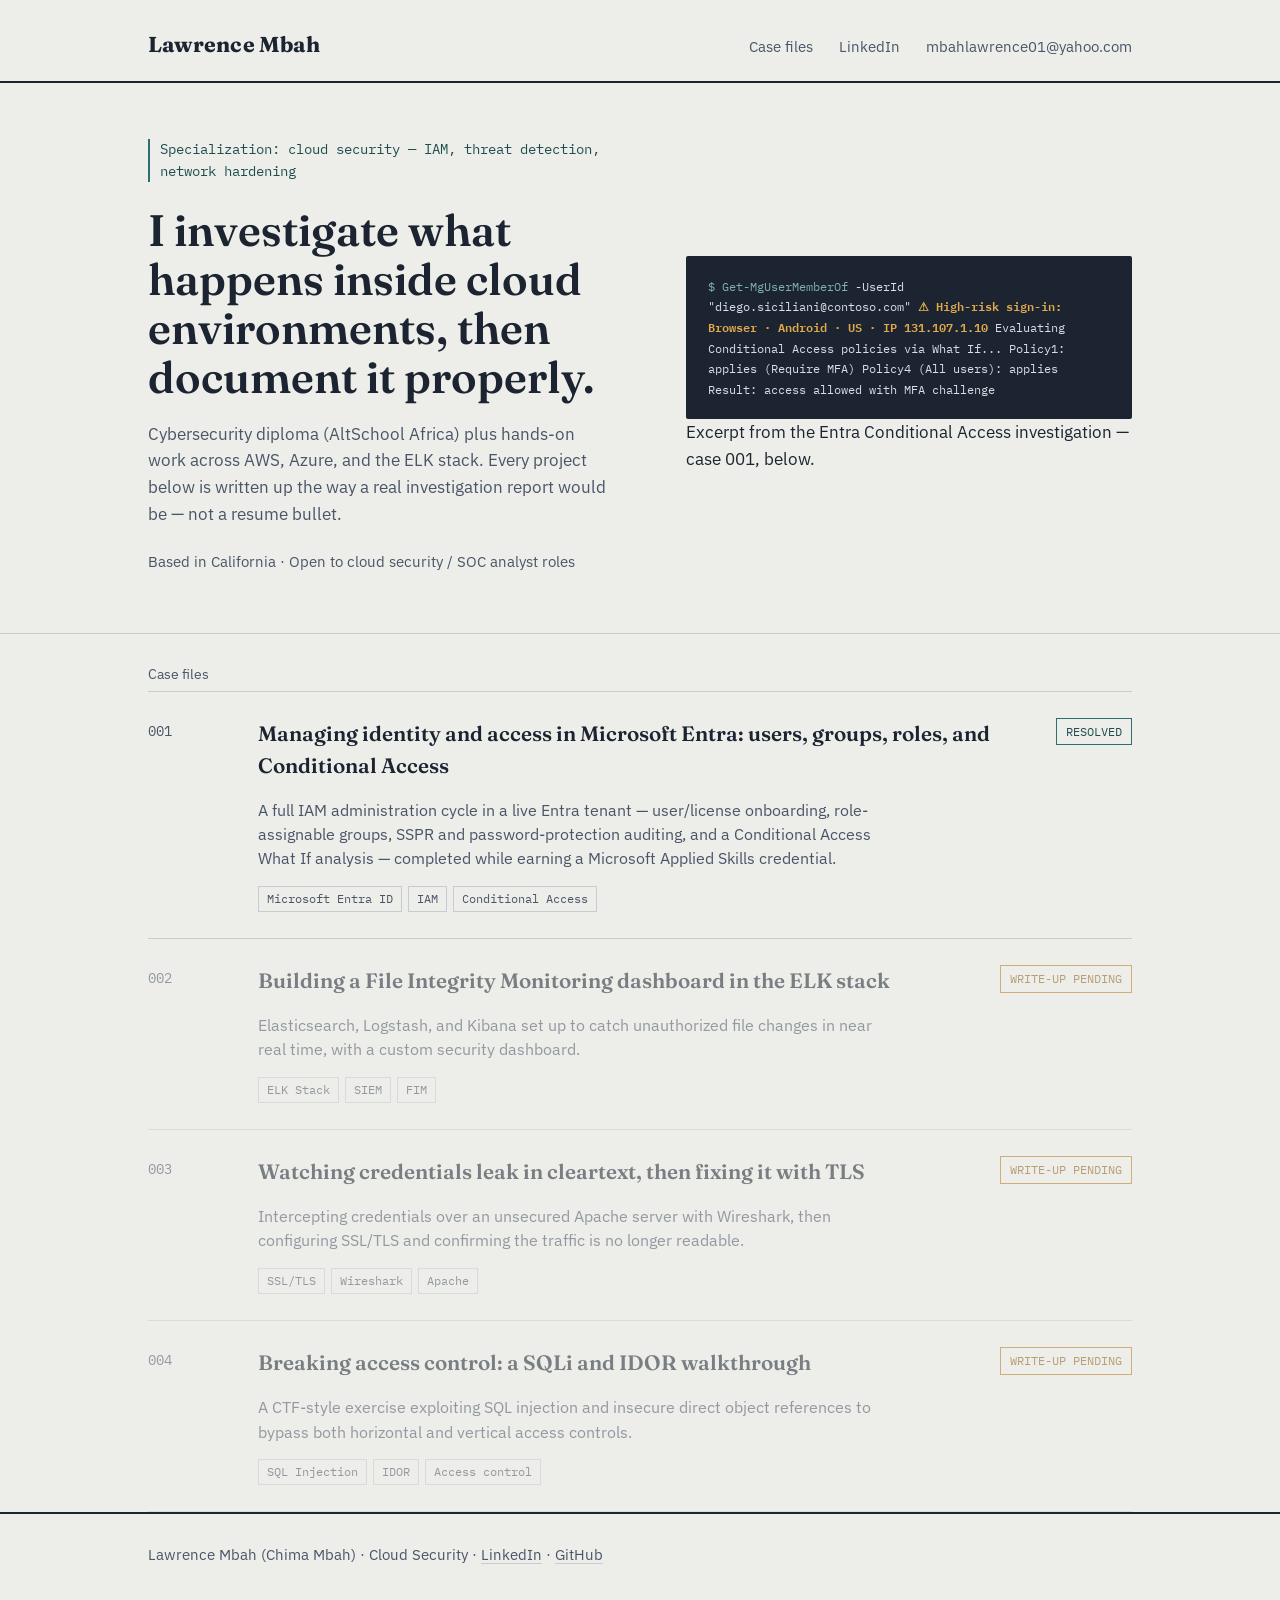
==== index (2).html @ cb42cbf4 "Add files via upload" ====
<!DOCTYPE html>
<html lang="en">
<head>
<meta charset="UTF-8">
<meta name="viewport" content="width=device-width, initial-scale=1.0">
<title>Lawrence Mbah — Cloud Security Case Files</title>
<meta name="description" content="Hands-on cloud security investigations: IAM, SIEM, network encryption, and vulnerability assessment work, documented like real incident reports.">
<link rel="preconnect" href="https://fonts.googleapis.com">
<link href="https://fonts.googleapis.com/css2?family=Fraunces:opsz,wght@9..144,500;9..144,600;9..144,700&family=IBM+Plex+Sans:wght@400;500;600&family=IBM+Plex+Mono:wght@400;500&display=swap" rel="stylesheet">
<link rel="stylesheet" href="styles.css">
</head>
<body>

<header class="masthead">
  <div class="wrap">
    <div class="mark"><a href="index.html">Lawrence Mbah</a></div>
    <nav>
      <a href="#cases">Case files</a>
      <a href="https://www.linkedin.com/" target="_blank" rel="noopener">LinkedIn</a>
      <a href="mailto:mbahlawrence01@yahoo.com">mbahlawrence01@yahoo.com</a>
    </nav>
  </div>
</header>

<section class="hero">
  <div class="wrap">
    <div>
      <div class="focus-line">Specialization: cloud security — IAM, threat detection, network hardening</div>
      <h1>I investigate what happens inside cloud environments, then document it properly.</h1>
      <p class="lede">Cybersecurity diploma (AltSchool Africa) plus hands-on work across AWS, Azure, and the ELK stack. Every project below is written up the way a real investigation report would be — not a resume bullet.</p>
      <p style="color:var(--ink-soft); font-size:0.95rem;">Based in California · Open to cloud security / SOC analyst roles</p>
    </div>
    <div>
      <div class="log-panel">
<span class="tag">$ Get-MgUserMemberOf</span> -UserId "diego.siciliani@contoso.com"

<span class="flag">⚠ High-risk sign-in: Browser · Android · US · IP 131.107.1.10</span>
Evaluating Conditional Access policies via What If...
Policy1: applies (Require MFA)
Policy4 (All users): applies
Result: access allowed with MFA challenge
      </div>
      <div class="caption">Excerpt from the Entra Conditional Access investigation — case 001, below.</div>
    </div>
  </div>
</section>

<main class="wrap">
  <div class="section-label" id="cases">Case files</div>
  <div class="case-list">

    <a class="case" href="projects/entra-identity-access-management.html">
      <div class="case-no">001</div>
      <div>
        <h2 class="case-title">Managing identity and access in Microsoft Entra: users, groups, roles, and Conditional Access</h2>
        <p class="case-summary">A full IAM administration cycle in a live Entra tenant — user/license onboarding, role-assignable groups, SSPR and password-protection auditing, and a Conditional Access What If analysis — completed while earning a Microsoft Applied Skills credential.</p>
        <div class="case-tags">
          <span class="tag-pill">Microsoft Entra ID</span>
          <span class="tag-pill">IAM</span>
          <span class="tag-pill">Conditional Access</span>
        </div>
      </div>
      <div class="status resolved">RESOLVED</div>
    </a>

    <a class="case" href="#" aria-disabled="true" onclick="return false;" style="opacity:0.55; cursor:default;">
      <div class="case-no">002</div>
      <div>
        <h2 class="case-title">Building a File Integrity Monitoring dashboard in the ELK stack</h2>
        <p class="case-summary">Elasticsearch, Logstash, and Kibana set up to catch unauthorized file changes in near real time, with a custom security dashboard.</p>
        <div class="case-tags">
          <span class="tag-pill">ELK Stack</span>
          <span class="tag-pill">SIEM</span>
          <span class="tag-pill">FIM</span>
        </div>
      </div>
      <div class="status open">WRITE-UP PENDING</div>
    </a>

    <a class="case" href="#" aria-disabled="true" onclick="return false;" style="opacity:0.55; cursor:default;">
      <div class="case-no">003</div>
      <div>
        <h2 class="case-title">Watching credentials leak in cleartext, then fixing it with TLS</h2>
        <p class="case-summary">Intercepting credentials over an unsecured Apache server with Wireshark, then configuring SSL/TLS and confirming the traffic is no longer readable.</p>
        <div class="case-tags">
          <span class="tag-pill">SSL/TLS</span>
          <span class="tag-pill">Wireshark</span>
          <span class="tag-pill">Apache</span>
        </div>
      </div>
      <div class="status open">WRITE-UP PENDING</div>
    </a>

    <a class="case" href="#" aria-disabled="true" onclick="return false;" style="opacity:0.55; cursor:default;">
      <div class="case-no">004</div>
      <div>
        <h2 class="case-title">Breaking access control: a SQLi and IDOR walkthrough</h2>
        <p class="case-summary">A CTF-style exercise exploiting SQL injection and insecure direct object references to bypass both horizontal and vertical access controls.</p>
        <div class="case-tags">
          <span class="tag-pill">SQL Injection</span>
          <span class="tag-pill">IDOR</span>
          <span class="tag-pill">Access control</span>
        </div>
      </div>
      <div class="status open">WRITE-UP PENDING</div>
    </a>

  </div>
</main>

<footer>
  <div class="wrap">
    Lawrence Mbah (Chima Mbah) · Cloud Security · <a href="https://www.linkedin.com/" target="_blank" rel="noopener">LinkedIn</a> · <a href="https://github.com/" target="_blank" rel="noopener">GitHub</a>
  </div>
</footer>

</body>
</html>
---- styles.css ----
/* ============================================
   Tokens
   ============================================ */
:root {
  --paper: #EDEEE9;
  --paper-raised: #FFFFFF;
  --ink: #1B2430;
  --ink-soft: #4A5568;
  --line: #C7CCD1;
  --line-strong: #1B2430;
  --amber: #B97A1E;
  --amber-deep: #8F5D14;
  --teal: #2D6E6E;
  --teal-deep: #1F4E4E;
  --danger: #A33A2F;

  --font-display: "Fraunces", Georgia, serif;
  --font-body: "IBM Plex Sans", -apple-system, sans-serif;
  --font-mono: "IBM Plex Mono", ui-monospace, monospace;

  --max: 1040px;
}

* { box-sizing: border-box; }

@media (prefers-reduced-motion: reduce) {
  *, *::before, *::after {
    animation-duration: 0.001ms !important;
    transition-duration: 0.001ms !important;
  }
}

html { scroll-behavior: smooth; }

body {
  margin: 0;
  background: var(--paper);
  color: var(--ink);
  font-family: var(--font-body);
  font-size: 17px;
  line-height: 1.55;
  -webkit-font-smoothing: antialiased;
}

a { color: var(--teal-deep); text-decoration-color: var(--line); text-underline-offset: 3px; }
a:hover { text-decoration-color: currentColor; }
a:focus-visible, button:focus-visible {
  outline: 2px solid var(--teal-deep);
  outline-offset: 2px;
}

.wrap {
  max-width: var(--max);
  margin: 0 auto;
  padding: 0 28px;
}

/* ============================================
   Header / masthead
   ============================================ */
.masthead {
  border-bottom: 2px solid var(--line-strong);
  padding: 28px 0 20px;
}
.masthead .wrap {
  display: flex;
  justify-content: space-between;
  align-items: baseline;
  flex-wrap: wrap;
  gap: 8px;
}
.masthead .mark {
  font-family: var(--font-display);
  font-weight: 700;
  font-size: 1.35rem;
  letter-spacing: 0.01em;
}
.masthead .mark a { color: var(--ink); text-decoration: none; }
.masthead nav a {
  margin-left: 22px;
  color: var(--ink-soft);
  text-decoration: none;
  font-size: 0.95rem;
}
.masthead nav a:hover { color: var(--ink); }

/* ============================================
   Hero
   ============================================ */
.hero {
  padding: 56px 0 44px;
  border-bottom: 1px solid var(--line);
}
.hero .wrap {
  display: grid;
  grid-template-columns: 1.1fr 1fr;
  gap: 48px;
  align-items: center;
}
@media (max-width: 800px) {
  .hero .wrap { grid-template-columns: 1fr; }
}
.hero h1 {
  font-family: var(--font-display);
  font-size: clamp(2rem, 4vw, 2.75rem);
  line-height: 1.12;
  margin: 0 0 18px;
  font-weight: 600;
}
.hero p.lede {
  font-size: 1.08rem;
  color: var(--ink-soft);
  max-width: 46ch;
  margin: 0 0 22px;
}
.hero .focus-line {
  font-family: var(--font-mono);
  font-size: 0.85rem;
  color: var(--teal-deep);
  border-left: 2px solid var(--teal);
  padding-left: 10px;
  margin-bottom: 24px;
}

/* the log excerpt as hero visual */
.log-panel {
  background: var(--ink);
  color: #D8DEE4;
  font-family: var(--font-mono);
  font-size: 0.78rem;
  line-height: 1.65;
  padding: 20px 22px;
  border-radius: 2px;
  overflow-x: auto;
  position: relative;
}
.log-panel .tag {
  color: #7FB0B0;
}
.log-panel .flag {
  color: #E2A94C;
  font-weight: 600;
}
.log-panel .caption {
  font-family: var(--font-body);
  font-size: 0.78rem;
  color: var(--ink-soft);
  margin-top: 10px;
}

/* ============================================
   Case list (index)
   ============================================ */
.section-label {
  font-family: var(--font-body);
  font-size: 0.85rem;
  color: var(--ink-soft);
  padding: 30px 0 6px;
}
.case-list {
  border-top: 1px solid var(--line);
}
.case {
  display: grid;
  grid-template-columns: 90px 1fr auto;
  gap: 20px;
  align-items: start;
  padding: 26px 0;
  border-bottom: 1px solid var(--line);
  text-decoration: none;
  color: inherit;
}
@media (max-width: 700px) {
  .case { grid-template-columns: 1fr; gap: 8px; }
}
.case:hover .case-title { text-decoration-color: var(--amber); }
.case-no {
  font-family: var(--font-mono);
  color: var(--ink-soft);
  font-size: 0.85rem;
  padding-top: 3px;
}
.case-title {
  font-family: var(--font-display);
  font-size: 1.3rem;
  font-weight: 600;
  margin: 0 0 6px;
  text-decoration: underline;
  text-decoration-color: transparent;
  text-underline-offset: 4px;
  transition: text-decoration-color 0.15s ease;
}
.case-summary {
  color: var(--ink-soft);
  font-size: 0.98rem;
  max-width: 62ch;
}
.case-tags {
  display: flex;
  flex-wrap: wrap;
  gap: 6px;
  margin-top: 10px;
}
.tag-pill {
  font-family: var(--font-mono);
  font-size: 0.72rem;
  padding: 3px 8px;
  border: 1px solid var(--line);
  color: var(--ink-soft);
}
.status {
  font-family: var(--font-mono);
  font-size: 0.72rem;
  padding: 4px 9px;
  white-space: nowrap;
  height: fit-content;
  border: 1px solid;
}
.status.resolved { color: var(--teal-deep); border-color: var(--teal); }
.status.open { color: var(--amber-deep); border-color: var(--amber); }

/* ============================================
   Case file page (project detail)
   ============================================ */
.file-header {
  padding: 40px 0 24px;
  border-bottom: 2px solid var(--line-strong);
}
.file-header .back {
  display: inline-block;
  font-size: 0.9rem;
  color: var(--ink-soft);
  text-decoration: none;
  margin-bottom: 18px;
}
.file-meta {
  display: flex;
  gap: 22px;
  flex-wrap: wrap;
  font-family: var(--font-mono);
  font-size: 0.8rem;
  color: var(--ink-soft);
  margin-bottom: 14px;
}
.file-header h1 {
  font-family: var(--font-display);
  font-size: clamp(1.8rem, 3.5vw, 2.4rem);
  margin: 0 0 10px;
  font-weight: 600;
  max-width: 22ch;
}
.file-header .stack {
  display: flex;
  flex-wrap: wrap;
  gap: 8px;
  margin-top: 16px;
}

article {
  padding: 40px 0 80px;
  display: grid;
  grid-template-columns: 160px 1fr;
  gap: 40px;
}
@media (max-width: 760px) {
  article { grid-template-columns: 1fr; }
}
article .toc {
  font-family: var(--font-mono);
  font-size: 0.78rem;
  position: sticky;
  top: 24px;
  align-self: start;
}
article .toc a {
  display: block;
  color: var(--ink-soft);
  text-decoration: none;
  padding: 5px 0;
  border-left: 2px solid var(--line);
  padding-left: 10px;
}
article .toc a:hover { color: var(--ink); border-left-color: var(--amber); }

.case-body h2 {
  font-family: var(--font-display);
  font-size: 1.5rem;
  font-weight: 600;
  margin: 46px 0 14px;
  scroll-margin-top: 20px;
}
.case-body h2:first-child { margin-top: 0; }
.case-body p { max-width: 68ch; }
.case-body ul, .case-body ol { max-width: 66ch; }
.case-body li { margin-bottom: 6px; }

.callout {
  border-left: 3px solid var(--amber);
  background: var(--paper-raised);
  padding: 14px 18px;
  margin: 20px 0;
  max-width: 66ch;
  font-size: 0.96rem;
}
.callout strong { color: var(--amber-deep); }

pre {
  background: var(--ink);
  color: #D8DEE4;
  font-family: var(--font-mono);
  font-size: 0.8rem;
  line-height: 1.6;
  padding: 18px 20px;
  overflow-x: auto;
  border-radius: 2px;
  max-width: 100%;
}
code { font-family: var(--font-mono); }
:not(pre) > code {
  background: var(--paper-raised);
  border: 1px solid var(--line);
  padding: 1px 5px;
  font-size: 0.88em;
}

.fill-in {
  background: #FBF2E2;
  border: 1px dashed var(--amber);
  padding: 1px 6px;
  font-family: var(--font-mono);
  font-size: 0.85em;
}

figure {
  margin: 22px 0;
  max-width: 720px;
}
figure img {
  width: 100%;
  border: 1px solid var(--line);
  display: block;
}
figcaption {
  font-size: 0.85rem;
  color: var(--ink-soft);
  margin-top: 8px;
}

/* ============================================
   Footer
   ============================================ */
footer {
  border-top: 2px solid var(--line-strong);
  padding: 30px 0 50px;
  color: var(--ink-soft);
  font-size: 0.92rem;
}
footer a { color: var(--ink-soft); }
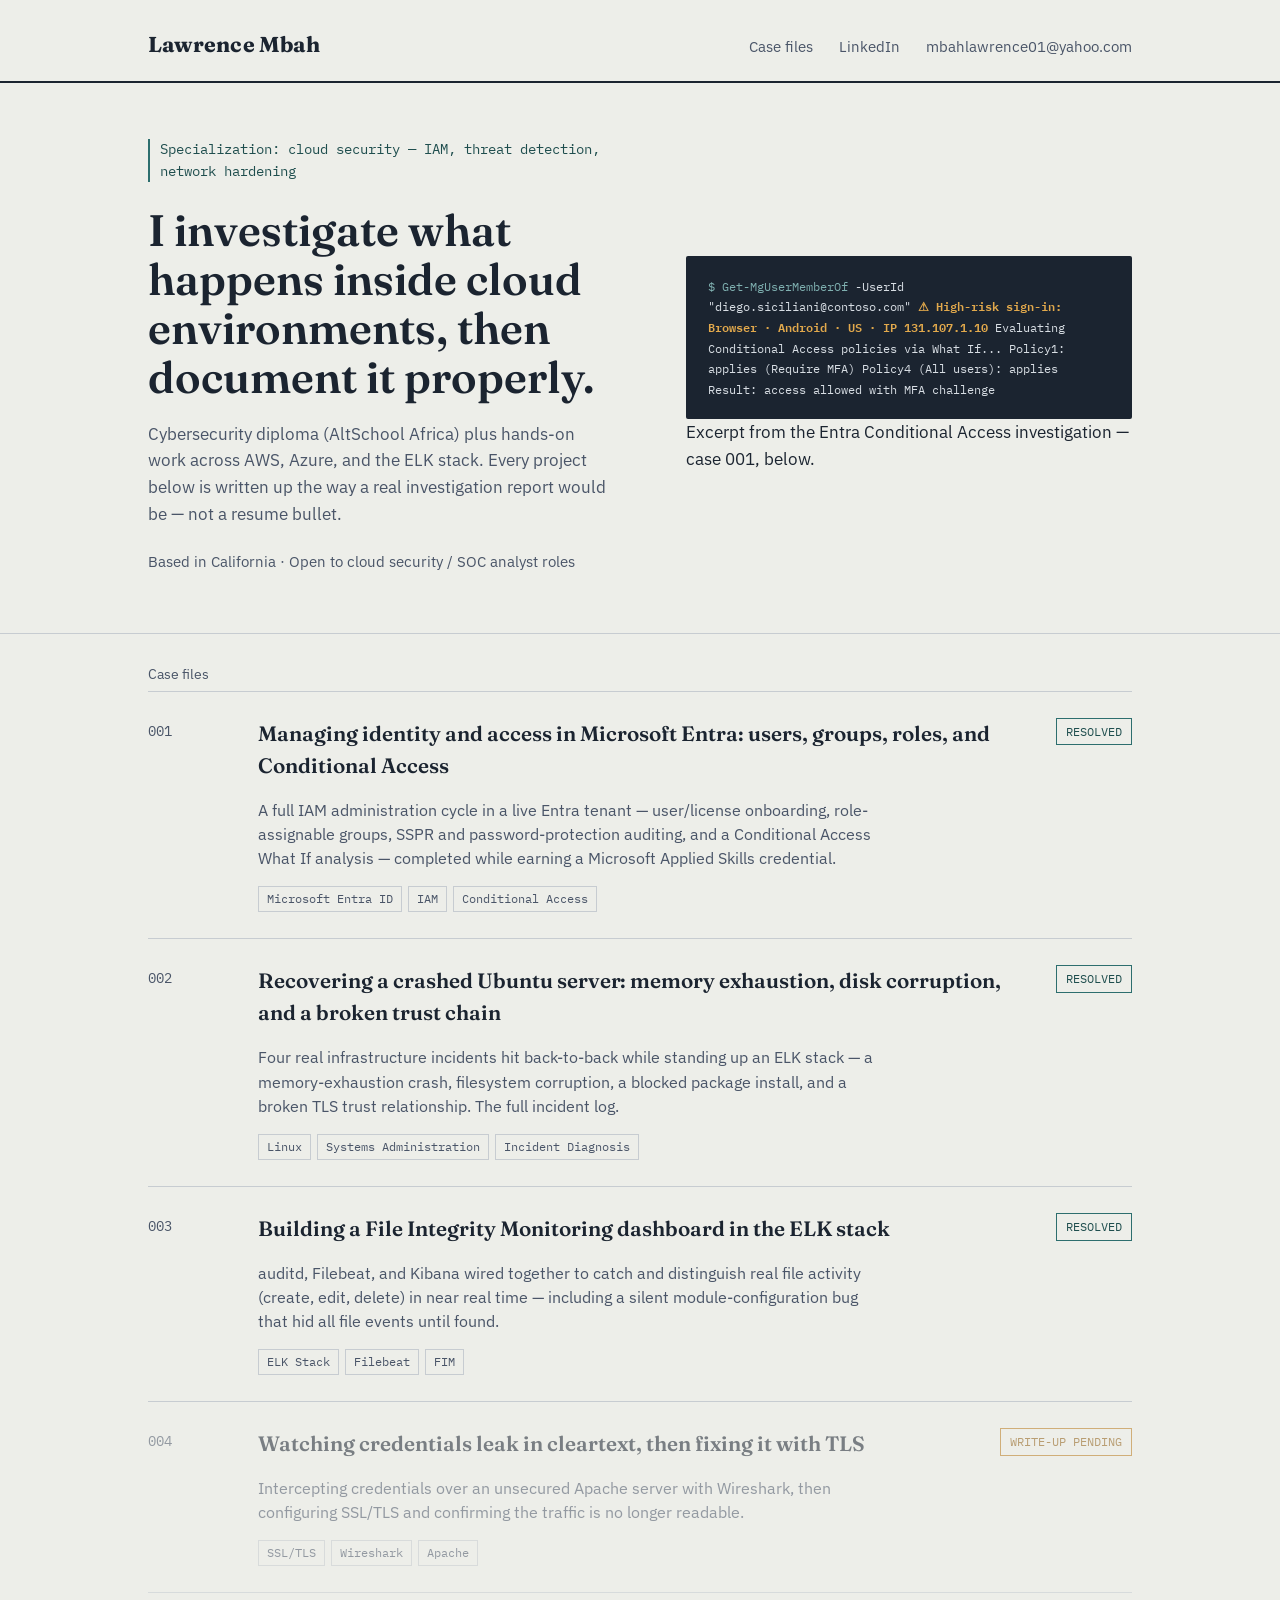
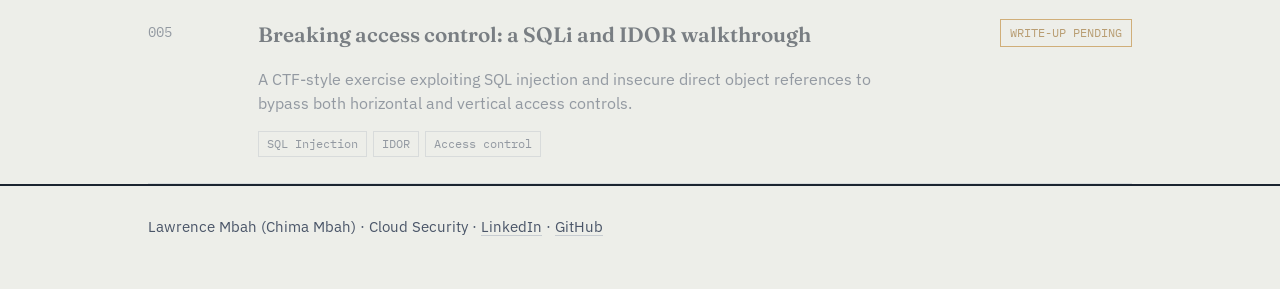
==== commit 38eae446: "Add files via upload" ====
--- a/index (2).html
+++ b/index (2).html
@@ -63,22 +63,36 @@
       <div class="status resolved">RESOLVED</div>
     </a>
 
-    <a class="case" href="#" aria-disabled="true" onclick="return false;" style="opacity:0.55; cursor:default;">
+    <a class="case" href="projects/linux-vm-incident-recovery.html">
       <div class="case-no">002</div>
       <div>
+        <h2 class="case-title">Recovering a crashed Ubuntu server: memory exhaustion, disk corruption, and a broken trust chain</h2>
+        <p class="case-summary">Four real infrastructure incidents hit back-to-back while standing up an ELK stack — a memory-exhaustion crash, filesystem corruption, a blocked package install, and a broken TLS trust relationship. The full incident log.</p>
+        <div class="case-tags">
+          <span class="tag-pill">Linux</span>
+          <span class="tag-pill">Systems Administration</span>
+          <span class="tag-pill">Incident Diagnosis</span>
+        </div>
+      </div>
+      <div class="status resolved">RESOLVED</div>
+    </a>
+
+    <a class="case" href="projects/fim-elk-dashboard.html">
+      <div class="case-no">003</div>
+      <div>
         <h2 class="case-title">Building a File Integrity Monitoring dashboard in the ELK stack</h2>
-        <p class="case-summary">Elasticsearch, Logstash, and Kibana set up to catch unauthorized file changes in near real time, with a custom security dashboard.</p>
+        <p class="case-summary">auditd, Filebeat, and Kibana wired together to catch and distinguish real file activity (create, edit, delete) in near real time — including a silent module-configuration bug that hid all file events until found.</p>
         <div class="case-tags">
           <span class="tag-pill">ELK Stack</span>
-          <span class="tag-pill">SIEM</span>
+          <span class="tag-pill">Filebeat</span>
           <span class="tag-pill">FIM</span>
         </div>
       </div>
-      <div class="status open">WRITE-UP PENDING</div>
+      <div class="status resolved">RESOLVED</div>
     </a>
 
     <a class="case" href="#" aria-disabled="true" onclick="return false;" style="opacity:0.55; cursor:default;">
-      <div class="case-no">003</div>
+      <div class="case-no">004</div>
       <div>
         <h2 class="case-title">Watching credentials leak in cleartext, then fixing it with TLS</h2>
         <p class="case-summary">Intercepting credentials over an unsecured Apache server with Wireshark, then configuring SSL/TLS and confirming the traffic is no longer readable.</p>
@@ -92,7 +106,7 @@
     </a>
 
     <a class="case" href="#" aria-disabled="true" onclick="return false;" style="opacity:0.55; cursor:default;">
-      <div class="case-no">004</div>
+      <div class="case-no">005</div>
       <div>
         <h2 class="case-title">Breaking access control: a SQLi and IDOR walkthrough</h2>
         <p class="case-summary">A CTF-style exercise exploiting SQL injection and insecure direct object references to bypass both horizontal and vertical access controls.</p>
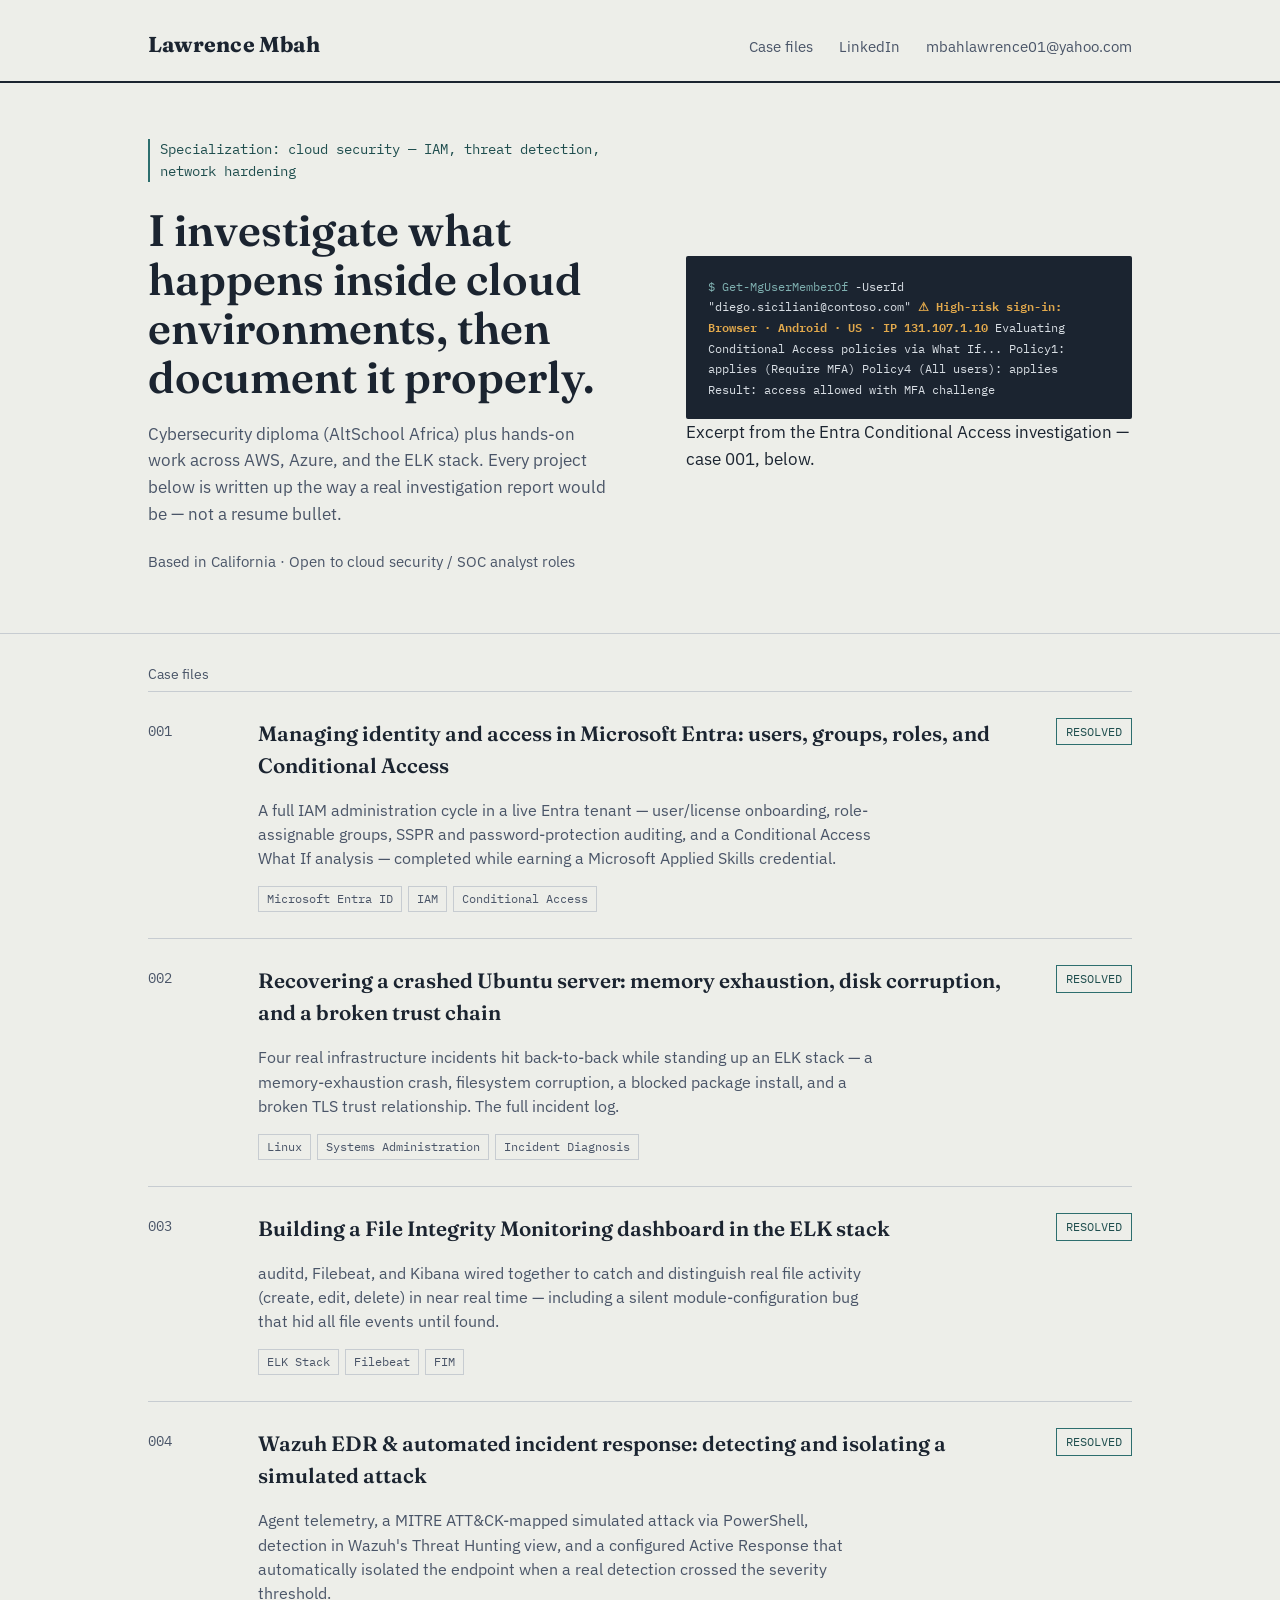
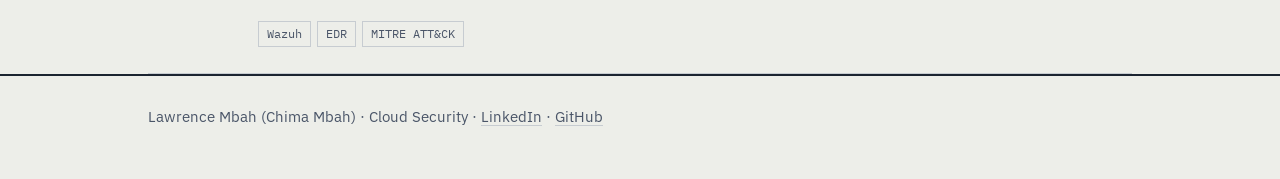
==== commit 2ba86479: "Add files via upload" ====
--- a/index (2).html
+++ b/index (2).html
@@ -91,32 +91,18 @@
       <div class="status resolved">RESOLVED</div>
     </a>
 
-    <a class="case" href="#" aria-disabled="true" onclick="return false;" style="opacity:0.55; cursor:default;">
+    <a class="case" href="projects/wazuh-edr-incident-response.html">
       <div class="case-no">004</div>
       <div>
-        <h2 class="case-title">Watching credentials leak in cleartext, then fixing it with TLS</h2>
-        <p class="case-summary">Intercepting credentials over an unsecured Apache server with Wireshark, then configuring SSL/TLS and confirming the traffic is no longer readable.</p>
+        <h2 class="case-title">Wazuh EDR & automated incident response: detecting and isolating a simulated attack</h2>
+        <p class="case-summary">Agent telemetry, a MITRE ATT&CK-mapped simulated attack via PowerShell, detection in Wazuh's Threat Hunting view, and a configured Active Response that automatically isolated the endpoint when a real detection crossed the severity threshold.</p>
         <div class="case-tags">
-          <span class="tag-pill">SSL/TLS</span>
-          <span class="tag-pill">Wireshark</span>
-          <span class="tag-pill">Apache</span>
+          <span class="tag-pill">Wazuh</span>
+          <span class="tag-pill">EDR</span>
+          <span class="tag-pill">MITRE ATT&CK</span>
         </div>
       </div>
-      <div class="status open">WRITE-UP PENDING</div>
-    </a>
-
-    <a class="case" href="#" aria-disabled="true" onclick="return false;" style="opacity:0.55; cursor:default;">
-      <div class="case-no">005</div>
-      <div>
-        <h2 class="case-title">Breaking access control: a SQLi and IDOR walkthrough</h2>
-        <p class="case-summary">A CTF-style exercise exploiting SQL injection and insecure direct object references to bypass both horizontal and vertical access controls.</p>
-        <div class="case-tags">
-          <span class="tag-pill">SQL Injection</span>
-          <span class="tag-pill">IDOR</span>
-          <span class="tag-pill">Access control</span>
-        </div>
-      </div>
-      <div class="status open">WRITE-UP PENDING</div>
+      <div class="status resolved">RESOLVED</div>
     </a>
 
   </div>
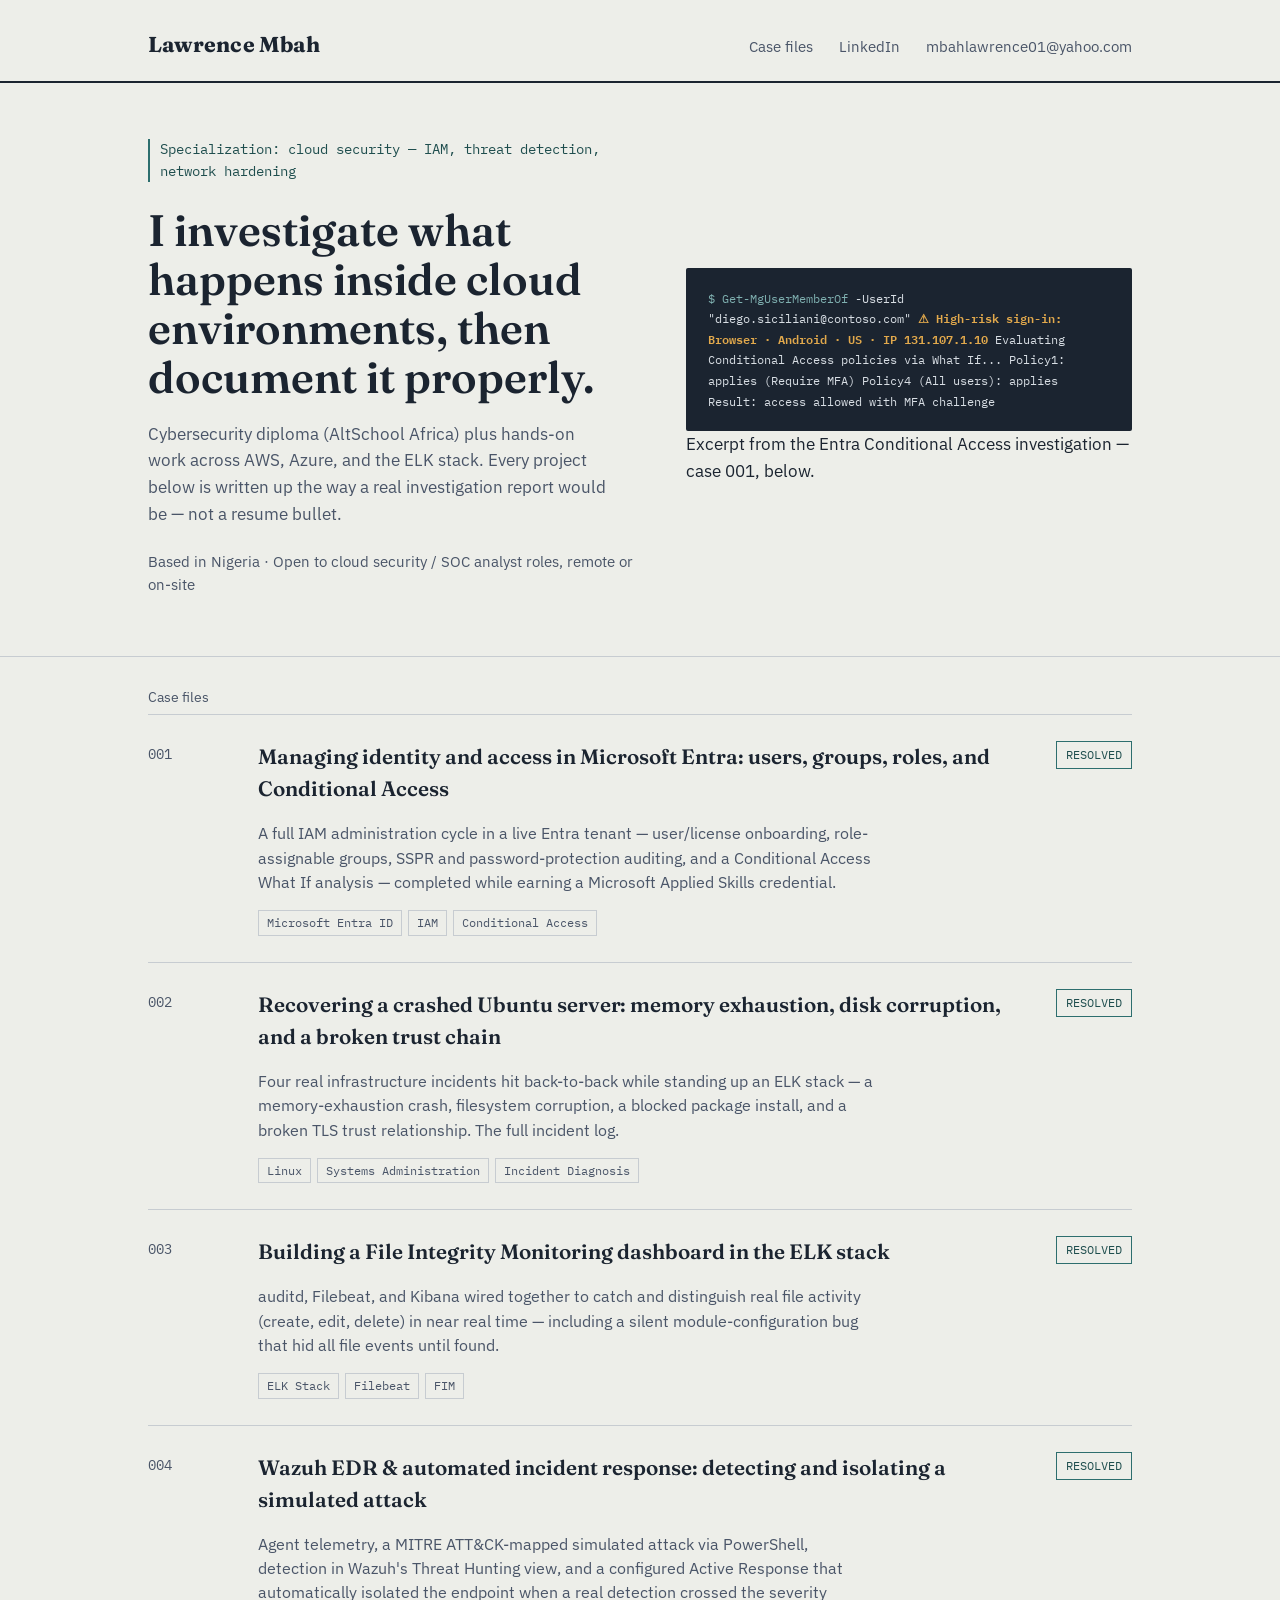
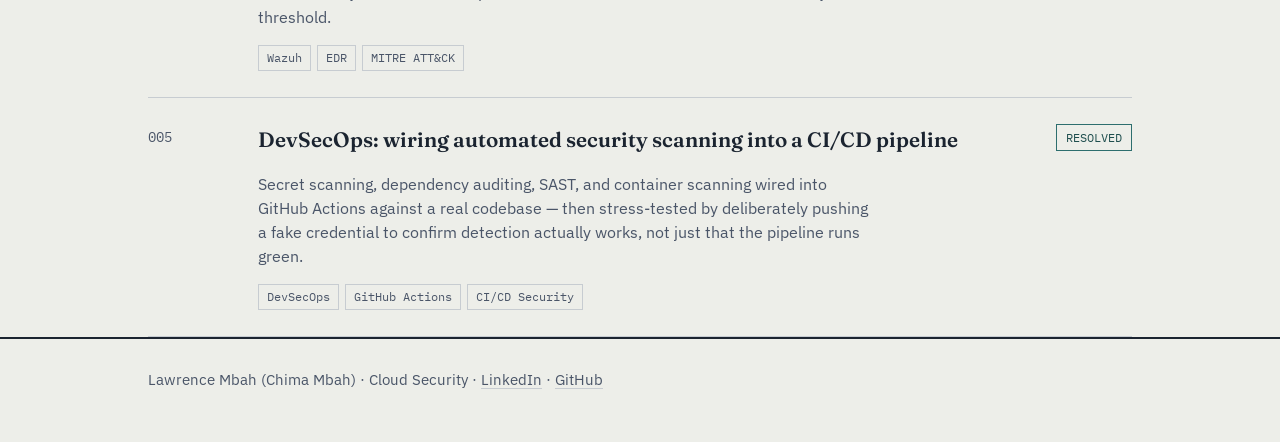
==== commit c1413a1b: "Add files via upload" ====
--- a/index (2).html
+++ b/index (2).html
@@ -28,7 +28,7 @@
       <div class="focus-line">Specialization: cloud security — IAM, threat detection, network hardening</div>
       <h1>I investigate what happens inside cloud environments, then document it properly.</h1>
       <p class="lede">Cybersecurity diploma (AltSchool Africa) plus hands-on work across AWS, Azure, and the ELK stack. Every project below is written up the way a real investigation report would be — not a resume bullet.</p>
-      <p style="color:var(--ink-soft); font-size:0.95rem;">Based in California · Open to cloud security / SOC analyst roles</p>
+      <p style="color:var(--ink-soft); font-size:0.95rem;">Based in Nigeria · Open to cloud security / SOC analyst roles, remote or on-site</p>
     </div>
     <div>
       <div class="log-panel">
@@ -105,6 +105,20 @@
       <div class="status resolved">RESOLVED</div>
     </a>
 
+    <a class="case" href="projects/devsecops-cicd-pipeline.html">
+      <div class="case-no">005</div>
+      <div>
+        <h2 class="case-title">DevSecOps: wiring automated security scanning into a CI/CD pipeline</h2>
+        <p class="case-summary">Secret scanning, dependency auditing, SAST, and container scanning wired into GitHub Actions against a real codebase — then stress-tested by deliberately pushing a fake credential to confirm detection actually works, not just that the pipeline runs green.</p>
+        <div class="case-tags">
+          <span class="tag-pill">DevSecOps</span>
+          <span class="tag-pill">GitHub Actions</span>
+          <span class="tag-pill">CI/CD Security</span>
+        </div>
+      </div>
+      <div class="status resolved">RESOLVED</div>
+    </a>
+
   </div>
 </main>
 
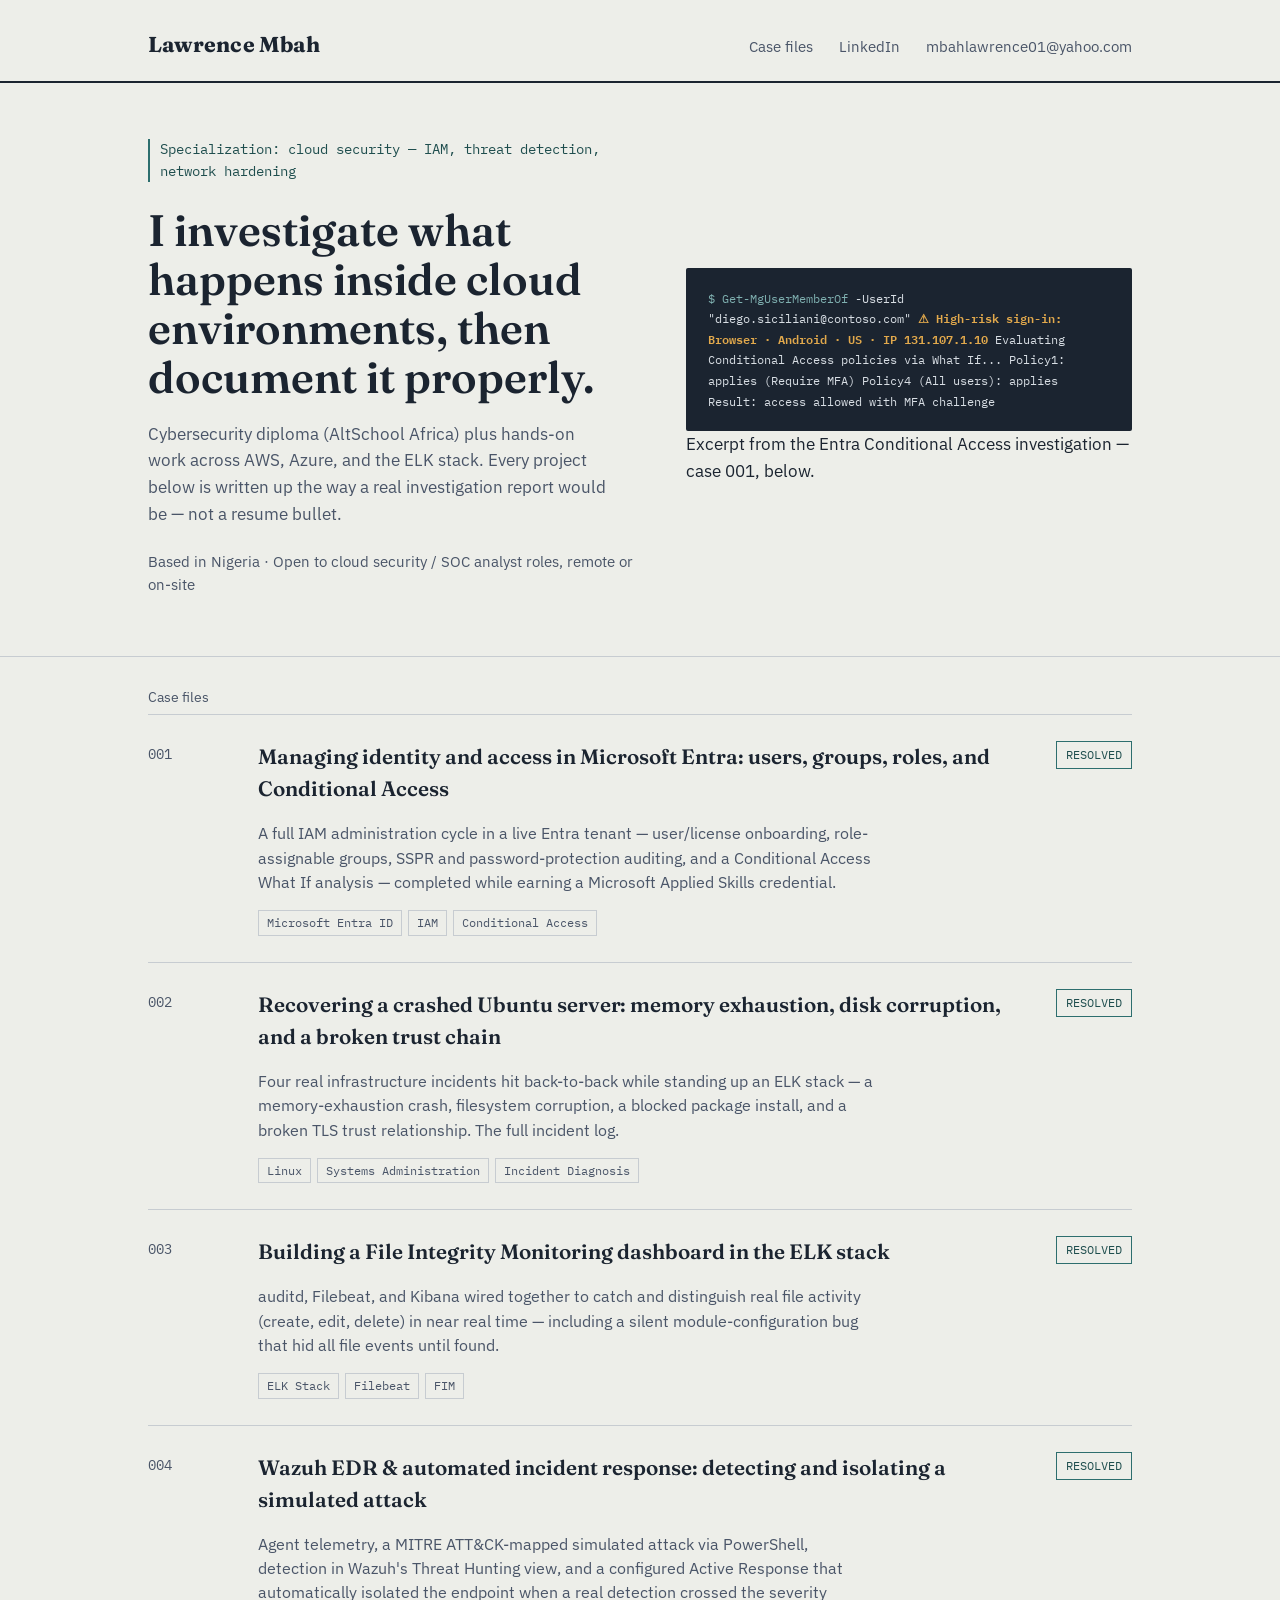
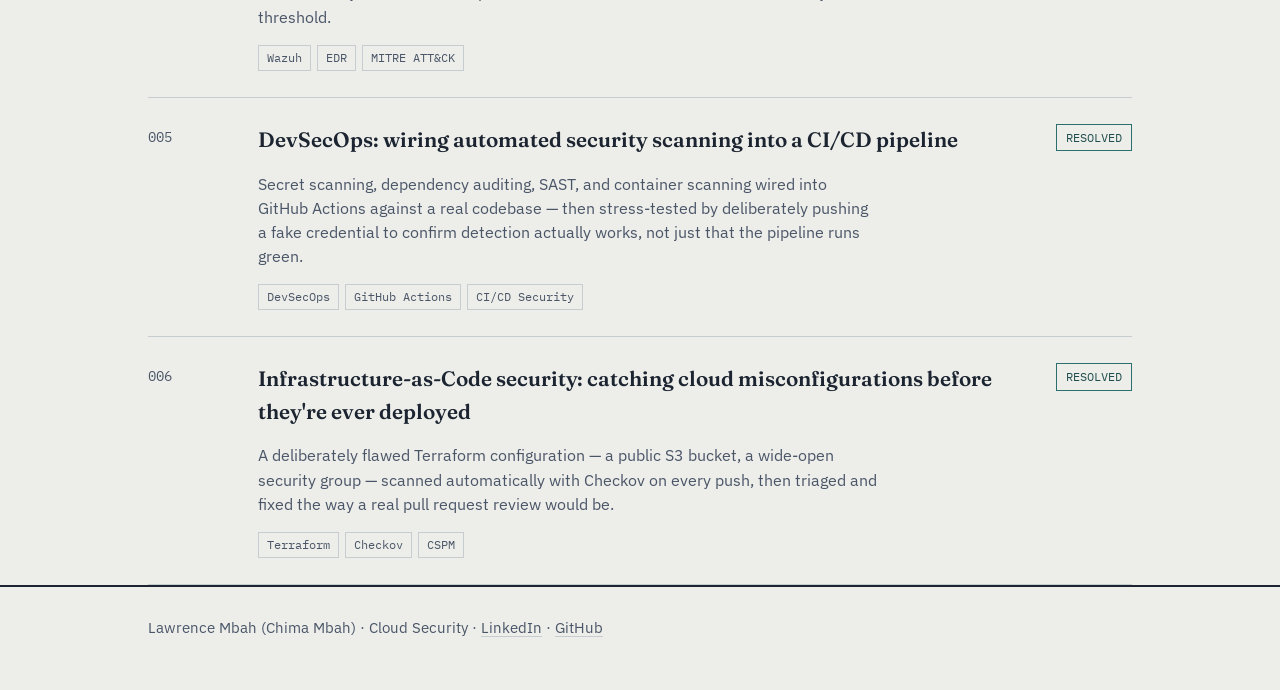
==== commit b7a42a8e: "Add files via upload" ====
--- a/index (2).html
+++ b/index (2).html
@@ -119,6 +119,20 @@
       <div class="status resolved">RESOLVED</div>
     </a>
 
+    <a class="case" href="projects/iac-security-scanning.html">
+      <div class="case-no">006</div>
+      <div>
+        <h2 class="case-title">Infrastructure-as-Code security: catching cloud misconfigurations before they're ever deployed</h2>
+        <p class="case-summary">A deliberately flawed Terraform configuration — a public S3 bucket, a wide-open security group — scanned automatically with Checkov on every push, then triaged and fixed the way a real pull request review would be.</p>
+        <div class="case-tags">
+          <span class="tag-pill">Terraform</span>
+          <span class="tag-pill">Checkov</span>
+          <span class="tag-pill">CSPM</span>
+        </div>
+      </div>
+      <div class="status resolved">RESOLVED</div>
+    </a>
+
   </div>
 </main>
 
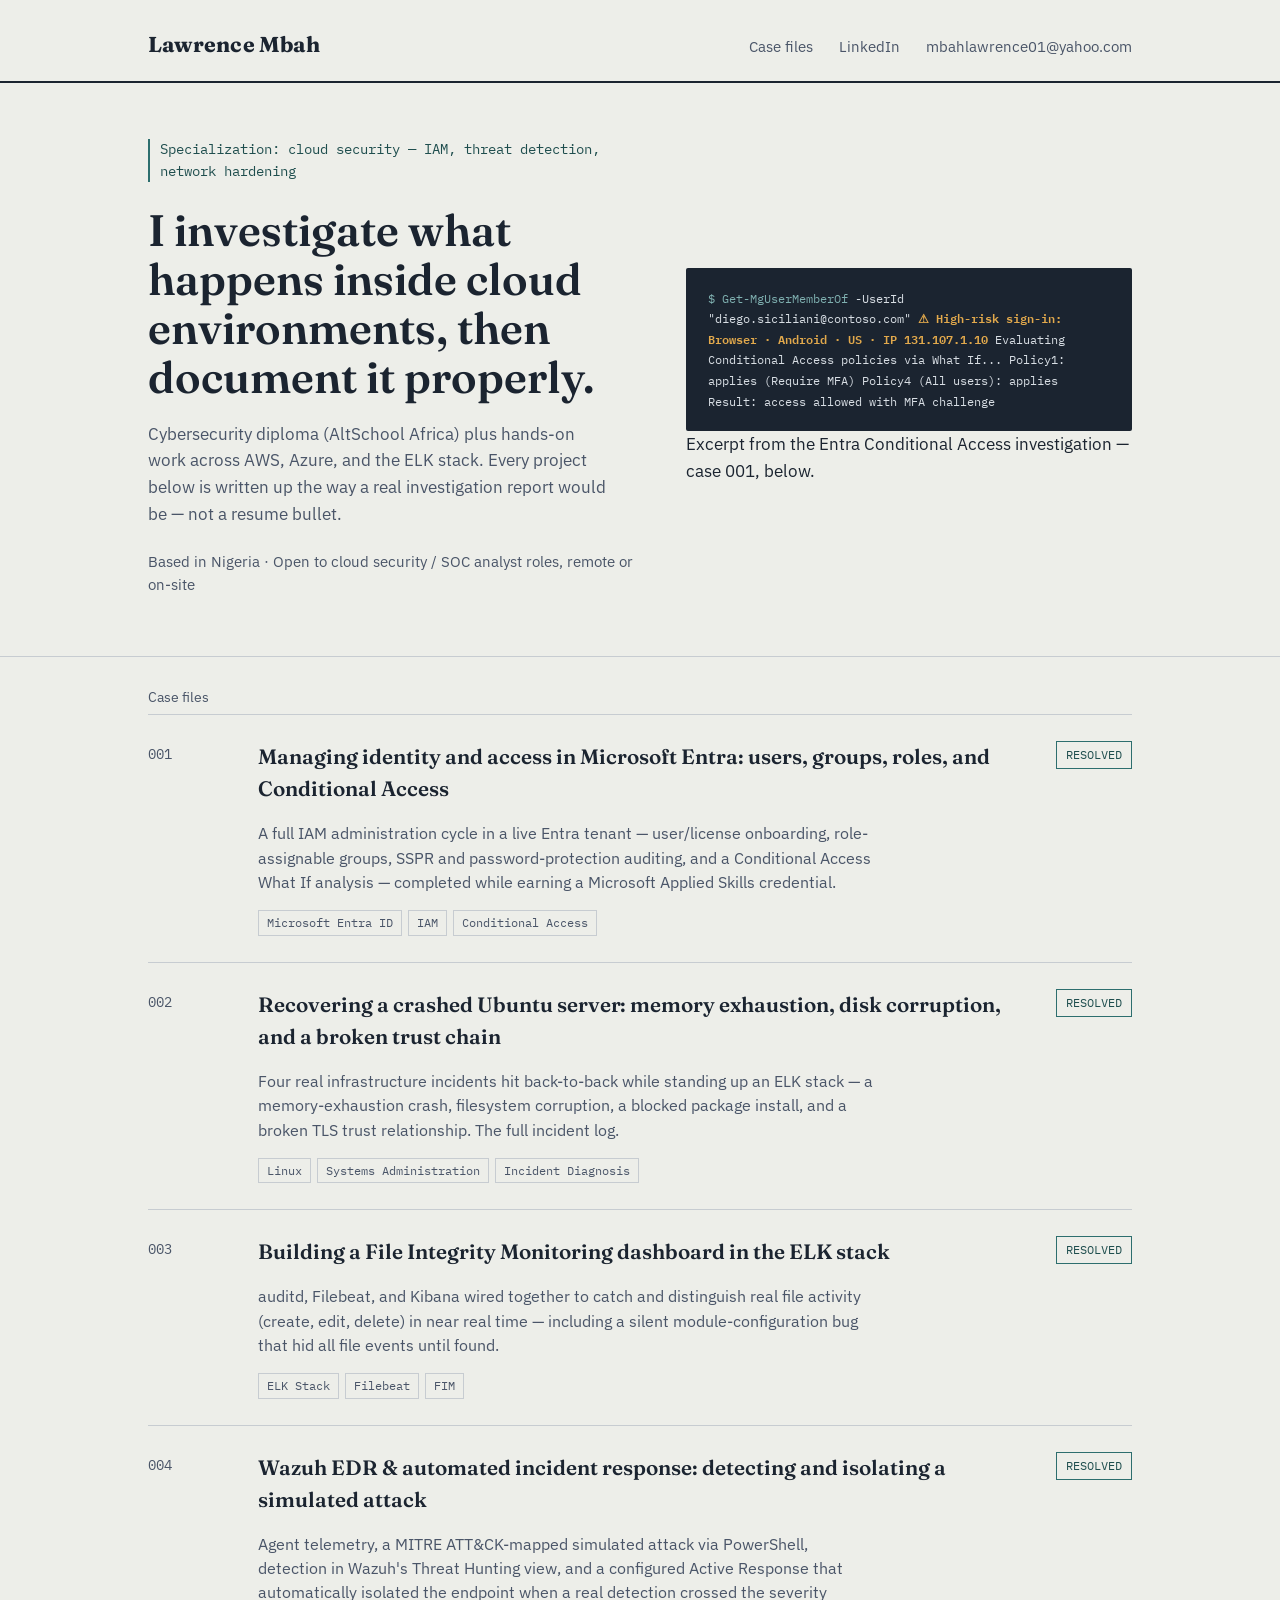
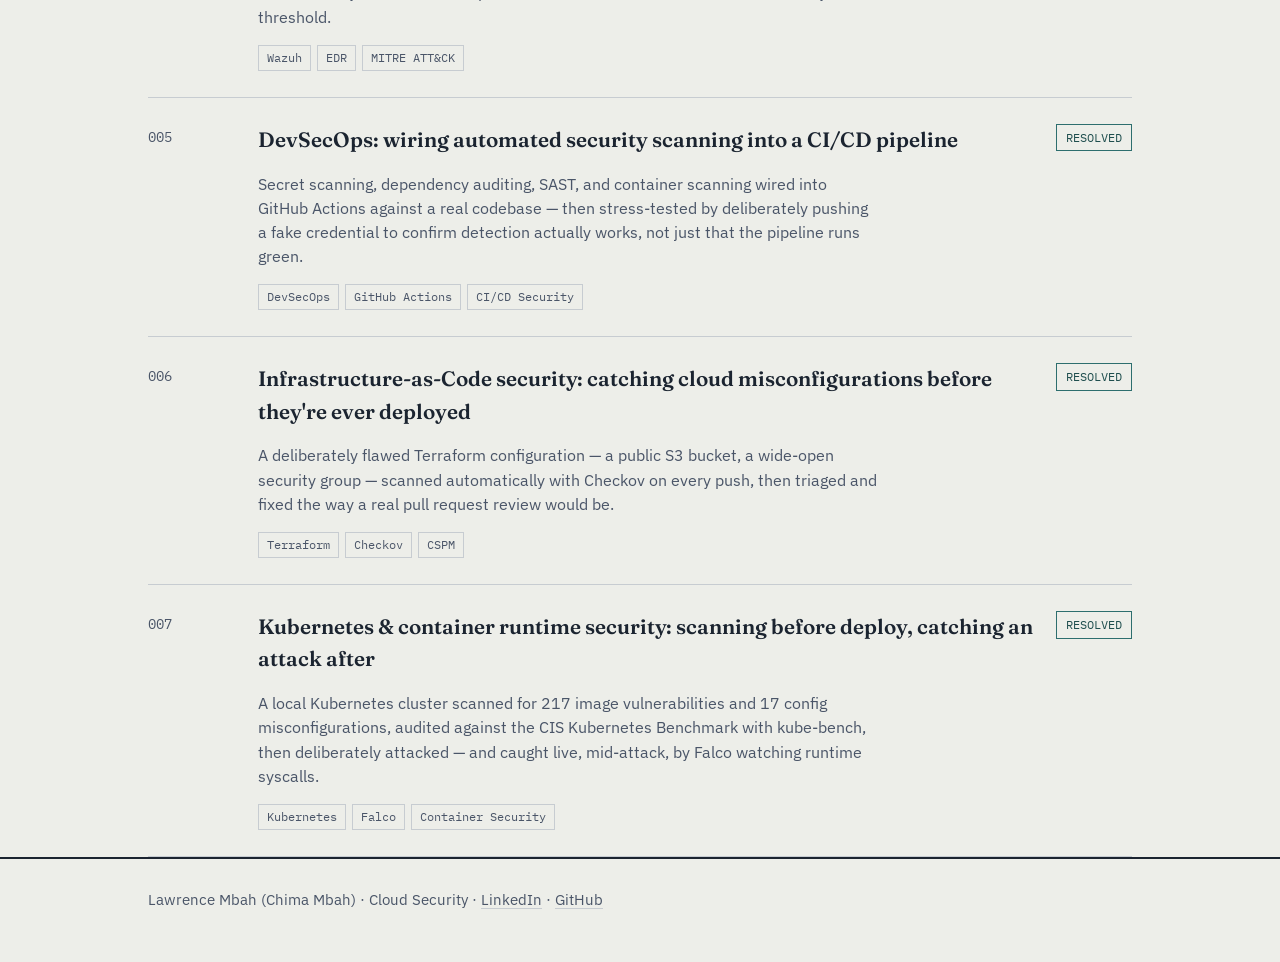
==== commit 7706812d: "Add files via upload" ====
--- a/index (2).html
+++ b/index (2).html
@@ -133,6 +133,20 @@
       <div class="status resolved">RESOLVED</div>
     </a>
 
+    <a class="case" href="projects/k8s-container-runtime-security.html">
+      <div class="case-no">007</div>
+      <div>
+        <h2 class="case-title">Kubernetes &amp; container runtime security: scanning before deploy, catching an attack after</h2>
+        <p class="case-summary">A local Kubernetes cluster scanned for 217 image vulnerabilities and 17 config misconfigurations, audited against the CIS Kubernetes Benchmark with kube-bench, then deliberately attacked — and caught live, mid-attack, by Falco watching runtime syscalls.</p>
+        <div class="case-tags">
+          <span class="tag-pill">Kubernetes</span>
+          <span class="tag-pill">Falco</span>
+          <span class="tag-pill">Container Security</span>
+        </div>
+      </div>
+      <div class="status resolved">RESOLVED</div>
+    </a>
+
   </div>
 </main>
 
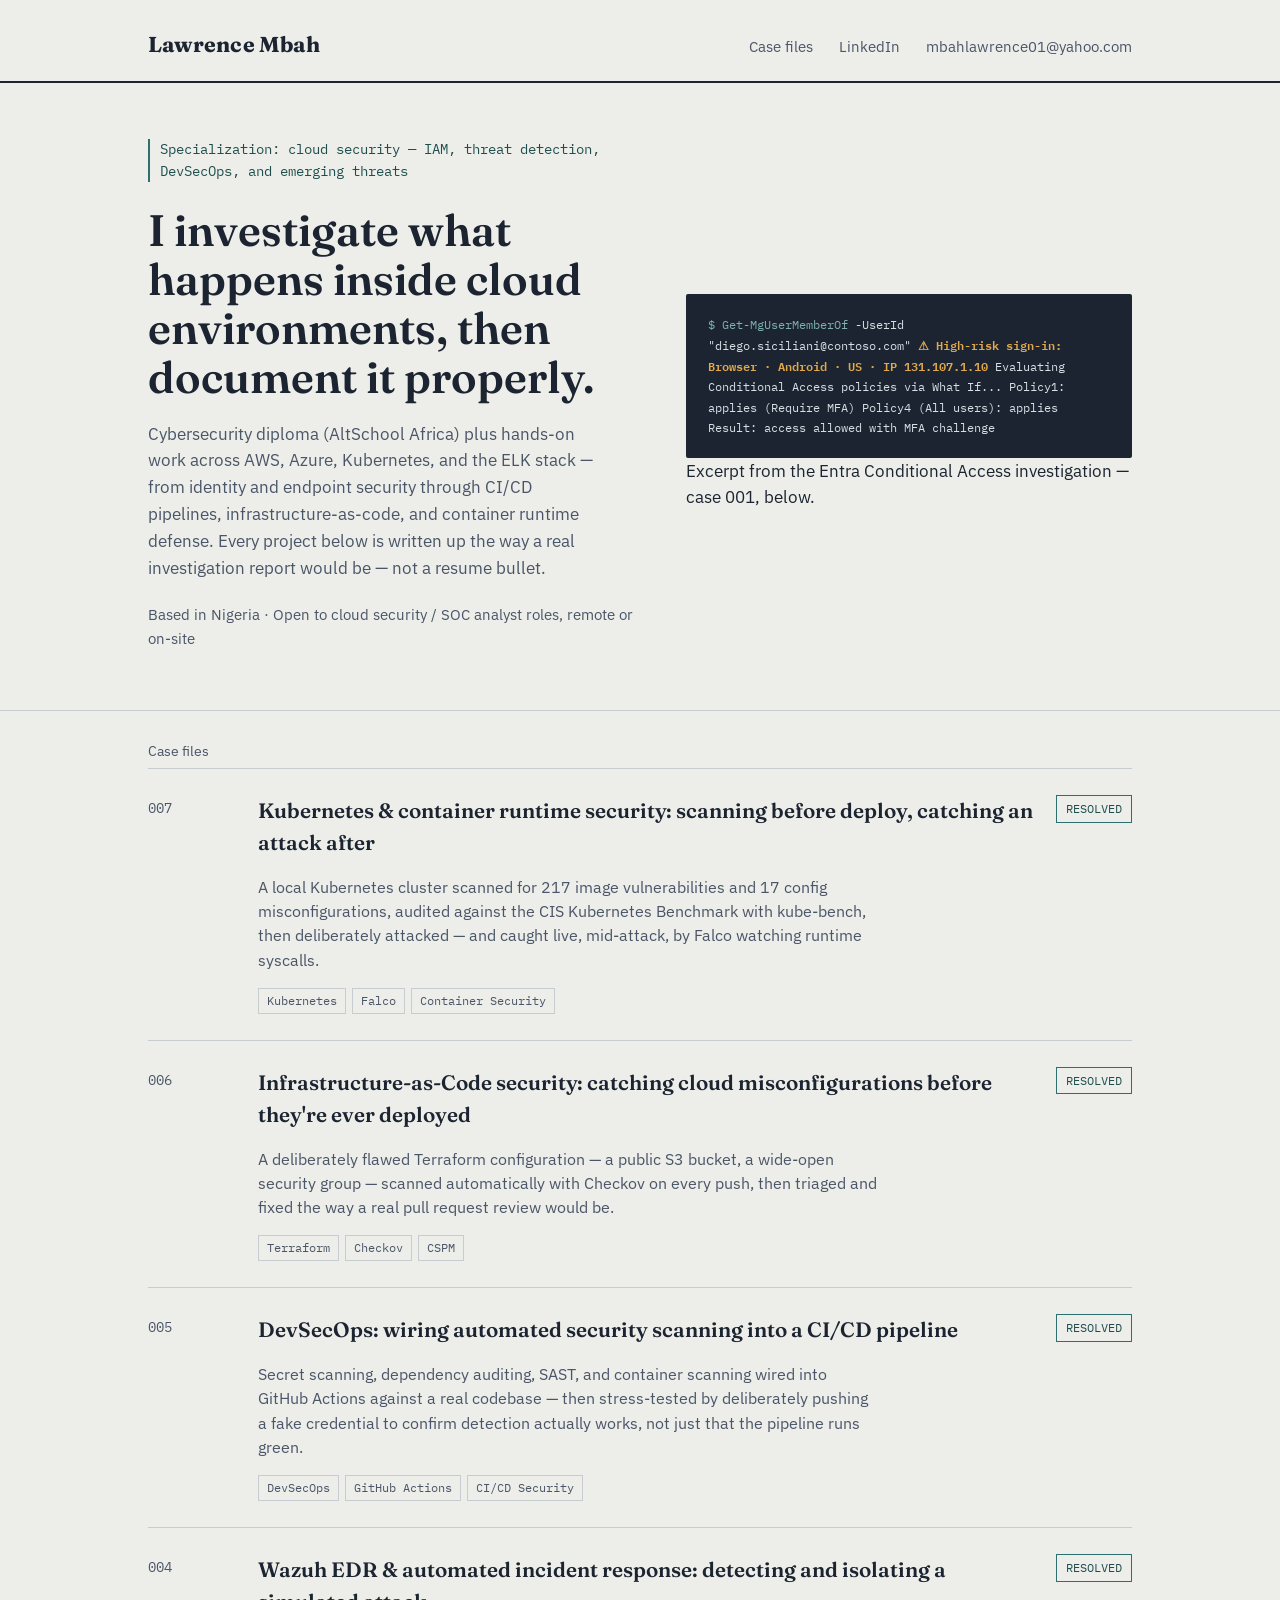
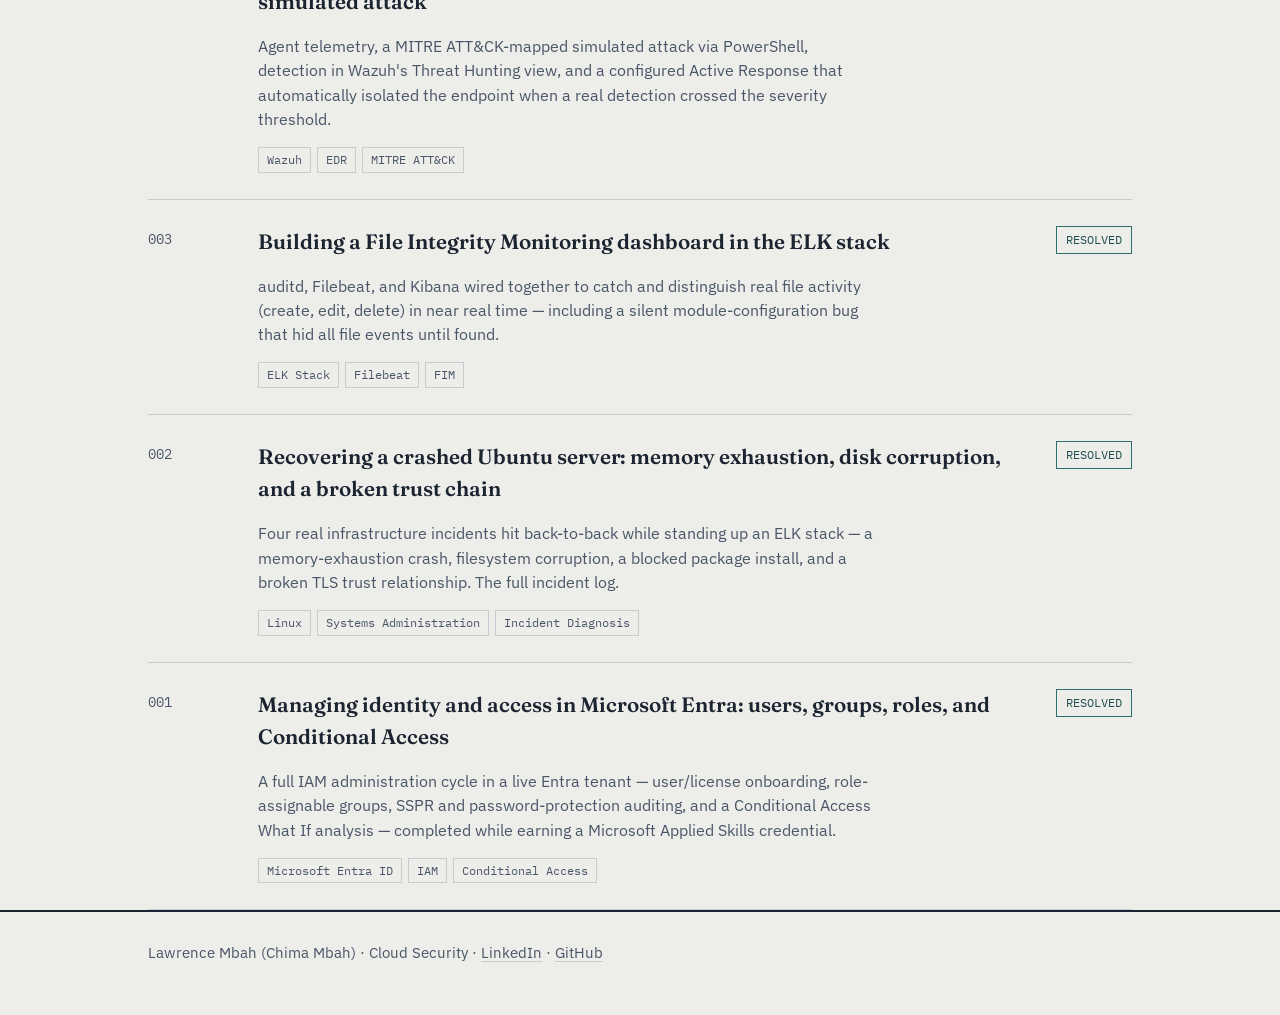
==== commit 7f1836ca: "Add files via upload" ====
--- a/index (2).html
+++ b/index (2).html
@@ -4,7 +4,7 @@
 <meta charset="UTF-8">
 <meta name="viewport" content="width=device-width, initial-scale=1.0">
 <title>Lawrence Mbah — Cloud Security Case Files</title>
-<meta name="description" content="Hands-on cloud security investigations: IAM, SIEM, network encryption, and vulnerability assessment work, documented like real incident reports.">
+<meta name="description" content="Hands-on cloud security investigations: IAM, EDR, SIEM, DevSecOps, infrastructure-as-code, and container runtime security, documented like real incident reports.">
 <link rel="preconnect" href="https://fonts.googleapis.com">
 <link href="https://fonts.googleapis.com/css2?family=Fraunces:opsz,wght@9..144,500;9..144,600;9..144,700&family=IBM+Plex+Sans:wght@400;500;600&family=IBM+Plex+Mono:wght@400;500&display=swap" rel="stylesheet">
 <link rel="stylesheet" href="styles.css">
@@ -25,9 +25,9 @@
 <section class="hero">
   <div class="wrap">
     <div>
-      <div class="focus-line">Specialization: cloud security — IAM, threat detection, network hardening</div>
+      <div class="focus-line">Specialization: cloud security — IAM, threat detection, DevSecOps, and emerging threats</div>
       <h1>I investigate what happens inside cloud environments, then document it properly.</h1>
-      <p class="lede">Cybersecurity diploma (AltSchool Africa) plus hands-on work across AWS, Azure, and the ELK stack. Every project below is written up the way a real investigation report would be — not a resume bullet.</p>
+      <p class="lede">Cybersecurity diploma (AltSchool Africa) plus hands-on work across AWS, Azure, Kubernetes, and the ELK stack — from identity and endpoint security through CI/CD pipelines, infrastructure-as-code, and container runtime defense. Every project below is written up the way a real investigation report would be — not a resume bullet.</p>
       <p style="color:var(--ink-soft); font-size:0.95rem;">Based in Nigeria · Open to cloud security / SOC analyst roles, remote or on-site</p>
     </div>
     <div>
@@ -49,15 +49,71 @@
   <div class="section-label" id="cases">Case files</div>
   <div class="case-list">
 
-    <a class="case" href="projects/entra-identity-access-management.html">
-      <div class="case-no">001</div>
+    <a class="case" href="projects/k8s-container-runtime-security.html">
+      <div class="case-no">007</div>
       <div>
-        <h2 class="case-title">Managing identity and access in Microsoft Entra: users, groups, roles, and Conditional Access</h2>
-        <p class="case-summary">A full IAM administration cycle in a live Entra tenant — user/license onboarding, role-assignable groups, SSPR and password-protection auditing, and a Conditional Access What If analysis — completed while earning a Microsoft Applied Skills credential.</p>
+        <h2 class="case-title">Kubernetes &amp; container runtime security: scanning before deploy, catching an attack after</h2>
+        <p class="case-summary">A local Kubernetes cluster scanned for 217 image vulnerabilities and 17 config misconfigurations, audited against the CIS Kubernetes Benchmark with kube-bench, then deliberately attacked — and caught live, mid-attack, by Falco watching runtime syscalls.</p>
         <div class="case-tags">
-          <span class="tag-pill">Microsoft Entra ID</span>
-          <span class="tag-pill">IAM</span>
-          <span class="tag-pill">Conditional Access</span>
+          <span class="tag-pill">Kubernetes</span>
+          <span class="tag-pill">Falco</span>
+          <span class="tag-pill">Container Security</span>
+        </div>
+      </div>
+      <div class="status resolved">RESOLVED</div>
+    </a>
+
+    <a class="case" href="projects/iac-security-scanning.html">
+      <div class="case-no">006</div>
+      <div>
+        <h2 class="case-title">Infrastructure-as-Code security: catching cloud misconfigurations before they're ever deployed</h2>
+        <p class="case-summary">A deliberately flawed Terraform configuration — a public S3 bucket, a wide-open security group — scanned automatically with Checkov on every push, then triaged and fixed the way a real pull request review would be.</p>
+        <div class="case-tags">
+          <span class="tag-pill">Terraform</span>
+          <span class="tag-pill">Checkov</span>
+          <span class="tag-pill">CSPM</span>
+        </div>
+      </div>
+      <div class="status resolved">RESOLVED</div>
+    </a>
+
+    <a class="case" href="projects/devsecops-cicd-pipeline.html">
+      <div class="case-no">005</div>
+      <div>
+        <h2 class="case-title">DevSecOps: wiring automated security scanning into a CI/CD pipeline</h2>
+        <p class="case-summary">Secret scanning, dependency auditing, SAST, and container scanning wired into GitHub Actions against a real codebase — then stress-tested by deliberately pushing a fake credential to confirm detection actually works, not just that the pipeline runs green.</p>
+        <div class="case-tags">
+          <span class="tag-pill">DevSecOps</span>
+          <span class="tag-pill">GitHub Actions</span>
+          <span class="tag-pill">CI/CD Security</span>
+        </div>
+      </div>
+      <div class="status resolved">RESOLVED</div>
+    </a>
+
+    <a class="case" href="projects/wazuh-edr-incident-response.html">
+      <div class="case-no">004</div>
+      <div>
+        <h2 class="case-title">Wazuh EDR & automated incident response: detecting and isolating a simulated attack</h2>
+        <p class="case-summary">Agent telemetry, a MITRE ATT&CK-mapped simulated attack via PowerShell, detection in Wazuh's Threat Hunting view, and a configured Active Response that automatically isolated the endpoint when a real detection crossed the severity threshold.</p>
+        <div class="case-tags">
+          <span class="tag-pill">Wazuh</span>
+          <span class="tag-pill">EDR</span>
+          <span class="tag-pill">MITRE ATT&CK</span>
+        </div>
+      </div>
+      <div class="status resolved">RESOLVED</div>
+    </a>
+
+    <a class="case" href="projects/fim-elk-dashboard.html">
+      <div class="case-no">003</div>
+      <div>
+        <h2 class="case-title">Building a File Integrity Monitoring dashboard in the ELK stack</h2>
+        <p class="case-summary">auditd, Filebeat, and Kibana wired together to catch and distinguish real file activity (create, edit, delete) in near real time — including a silent module-configuration bug that hid all file events until found.</p>
+        <div class="case-tags">
+          <span class="tag-pill">ELK Stack</span>
+          <span class="tag-pill">Filebeat</span>
+          <span class="tag-pill">FIM</span>
         </div>
       </div>
       <div class="status resolved">RESOLVED</div>
@@ -77,71 +133,15 @@
       <div class="status resolved">RESOLVED</div>
     </a>
 
-    <a class="case" href="projects/fim-elk-dashboard.html">
-      <div class="case-no">003</div>
+    <a class="case" href="projects/entra-identity-access-management.html">
+      <div class="case-no">001</div>
       <div>
-        <h2 class="case-title">Building a File Integrity Monitoring dashboard in the ELK stack</h2>
-        <p class="case-summary">auditd, Filebeat, and Kibana wired together to catch and distinguish real file activity (create, edit, delete) in near real time — including a silent module-configuration bug that hid all file events until found.</p>
+        <h2 class="case-title">Managing identity and access in Microsoft Entra: users, groups, roles, and Conditional Access</h2>
+        <p class="case-summary">A full IAM administration cycle in a live Entra tenant — user/license onboarding, role-assignable groups, SSPR and password-protection auditing, and a Conditional Access What If analysis — completed while earning a Microsoft Applied Skills credential.</p>
         <div class="case-tags">
-          <span class="tag-pill">ELK Stack</span>
-          <span class="tag-pill">Filebeat</span>
-          <span class="tag-pill">FIM</span>
-        </div>
-      </div>
-      <div class="status resolved">RESOLVED</div>
-    </a>
-
-    <a class="case" href="projects/wazuh-edr-incident-response.html">
-      <div class="case-no">004</div>
-      <div>
-        <h2 class="case-title">Wazuh EDR & automated incident response: detecting and isolating a simulated attack</h2>
-        <p class="case-summary">Agent telemetry, a MITRE ATT&CK-mapped simulated attack via PowerShell, detection in Wazuh's Threat Hunting view, and a configured Active Response that automatically isolated the endpoint when a real detection crossed the severity threshold.</p>
-        <div class="case-tags">
-          <span class="tag-pill">Wazuh</span>
-          <span class="tag-pill">EDR</span>
-          <span class="tag-pill">MITRE ATT&CK</span>
-        </div>
-      </div>
-      <div class="status resolved">RESOLVED</div>
-    </a>
-
-    <a class="case" href="projects/devsecops-cicd-pipeline.html">
-      <div class="case-no">005</div>
-      <div>
-        <h2 class="case-title">DevSecOps: wiring automated security scanning into a CI/CD pipeline</h2>
-        <p class="case-summary">Secret scanning, dependency auditing, SAST, and container scanning wired into GitHub Actions against a real codebase — then stress-tested by deliberately pushing a fake credential to confirm detection actually works, not just that the pipeline runs green.</p>
-        <div class="case-tags">
-          <span class="tag-pill">DevSecOps</span>
-          <span class="tag-pill">GitHub Actions</span>
-          <span class="tag-pill">CI/CD Security</span>
-        </div>
-      </div>
-      <div class="status resolved">RESOLVED</div>
-    </a>
-
-    <a class="case" href="projects/iac-security-scanning.html">
-      <div class="case-no">006</div>
-      <div>
-        <h2 class="case-title">Infrastructure-as-Code security: catching cloud misconfigurations before they're ever deployed</h2>
-        <p class="case-summary">A deliberately flawed Terraform configuration — a public S3 bucket, a wide-open security group — scanned automatically with Checkov on every push, then triaged and fixed the way a real pull request review would be.</p>
-        <div class="case-tags">
-          <span class="tag-pill">Terraform</span>
-          <span class="tag-pill">Checkov</span>
-          <span class="tag-pill">CSPM</span>
-        </div>
-      </div>
-      <div class="status resolved">RESOLVED</div>
-    </a>
-
-    <a class="case" href="projects/k8s-container-runtime-security.html">
-      <div class="case-no">007</div>
-      <div>
-        <h2 class="case-title">Kubernetes &amp; container runtime security: scanning before deploy, catching an attack after</h2>
-        <p class="case-summary">A local Kubernetes cluster scanned for 217 image vulnerabilities and 17 config misconfigurations, audited against the CIS Kubernetes Benchmark with kube-bench, then deliberately attacked — and caught live, mid-attack, by Falco watching runtime syscalls.</p>
-        <div class="case-tags">
-          <span class="tag-pill">Kubernetes</span>
-          <span class="tag-pill">Falco</span>
-          <span class="tag-pill">Container Security</span>
+          <span class="tag-pill">Microsoft Entra ID</span>
+          <span class="tag-pill">IAM</span>
+          <span class="tag-pill">Conditional Access</span>
         </div>
       </div>
       <div class="status resolved">RESOLVED</div>
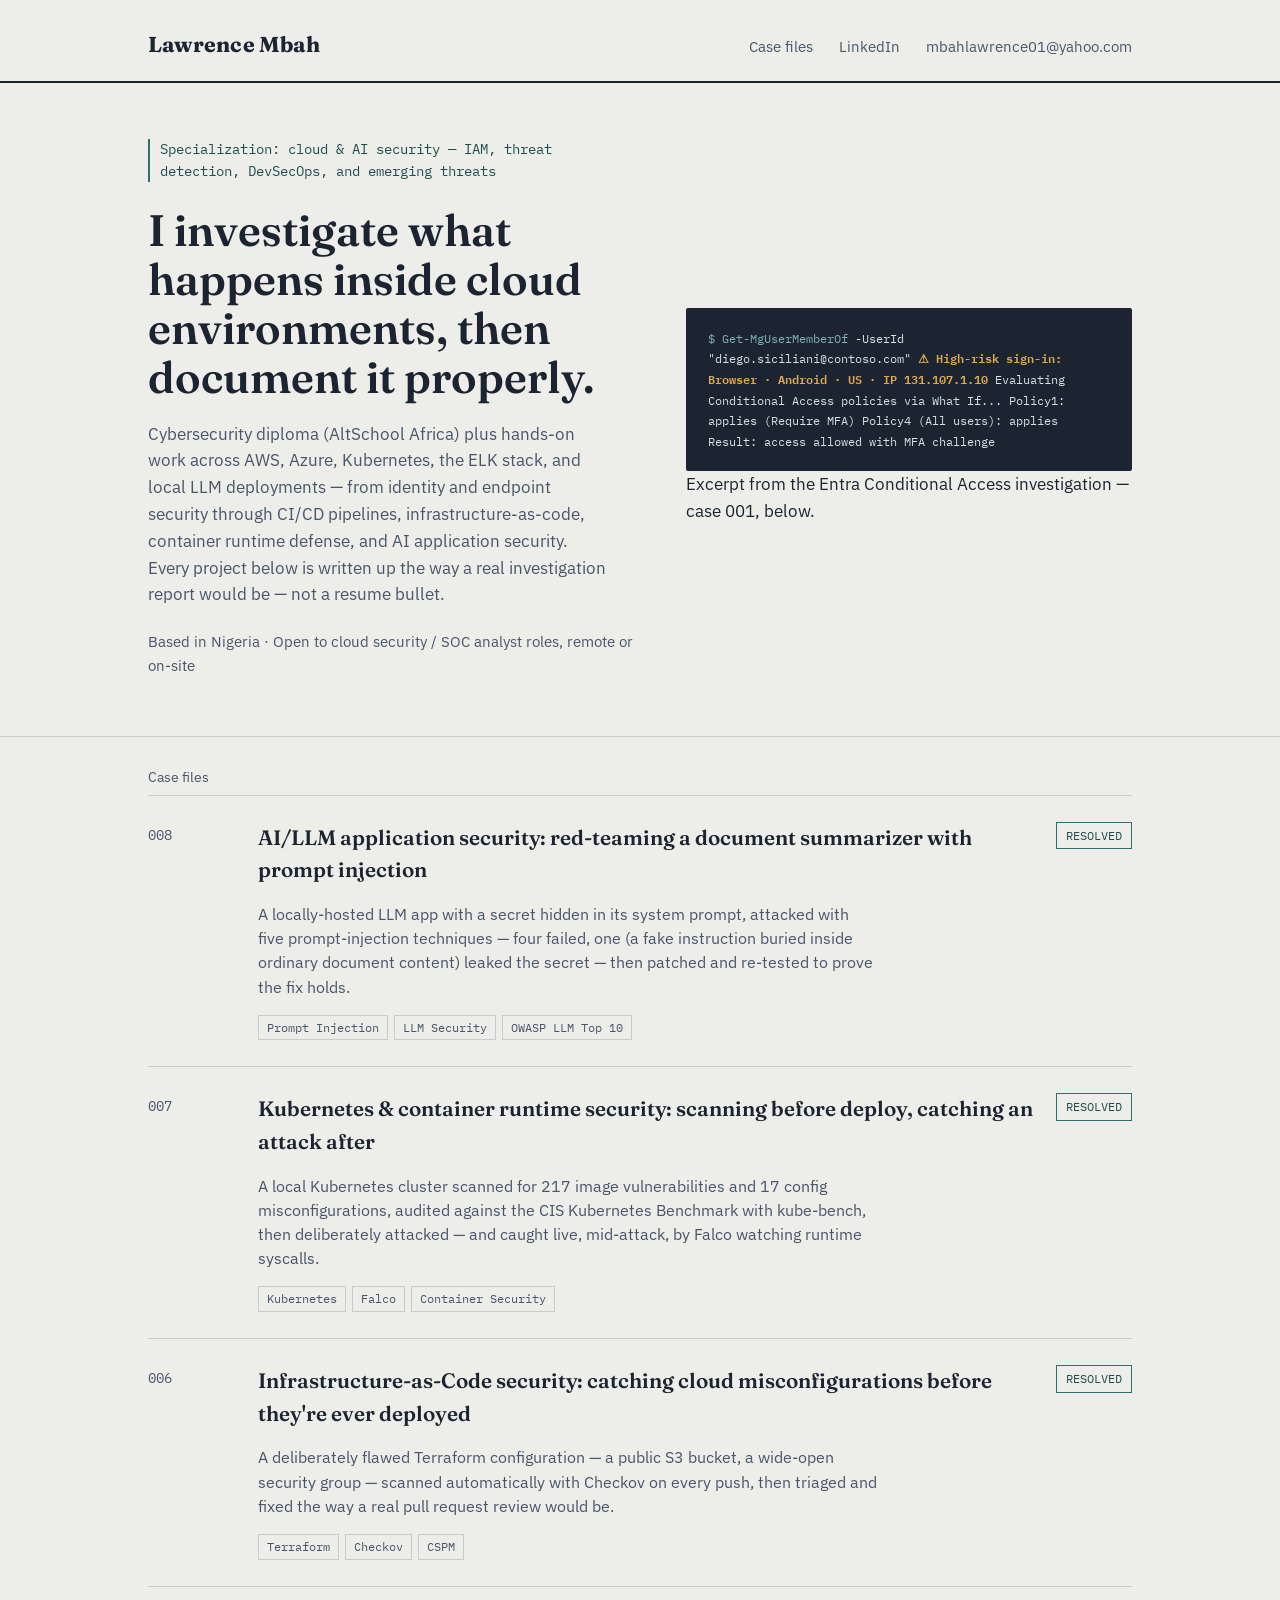
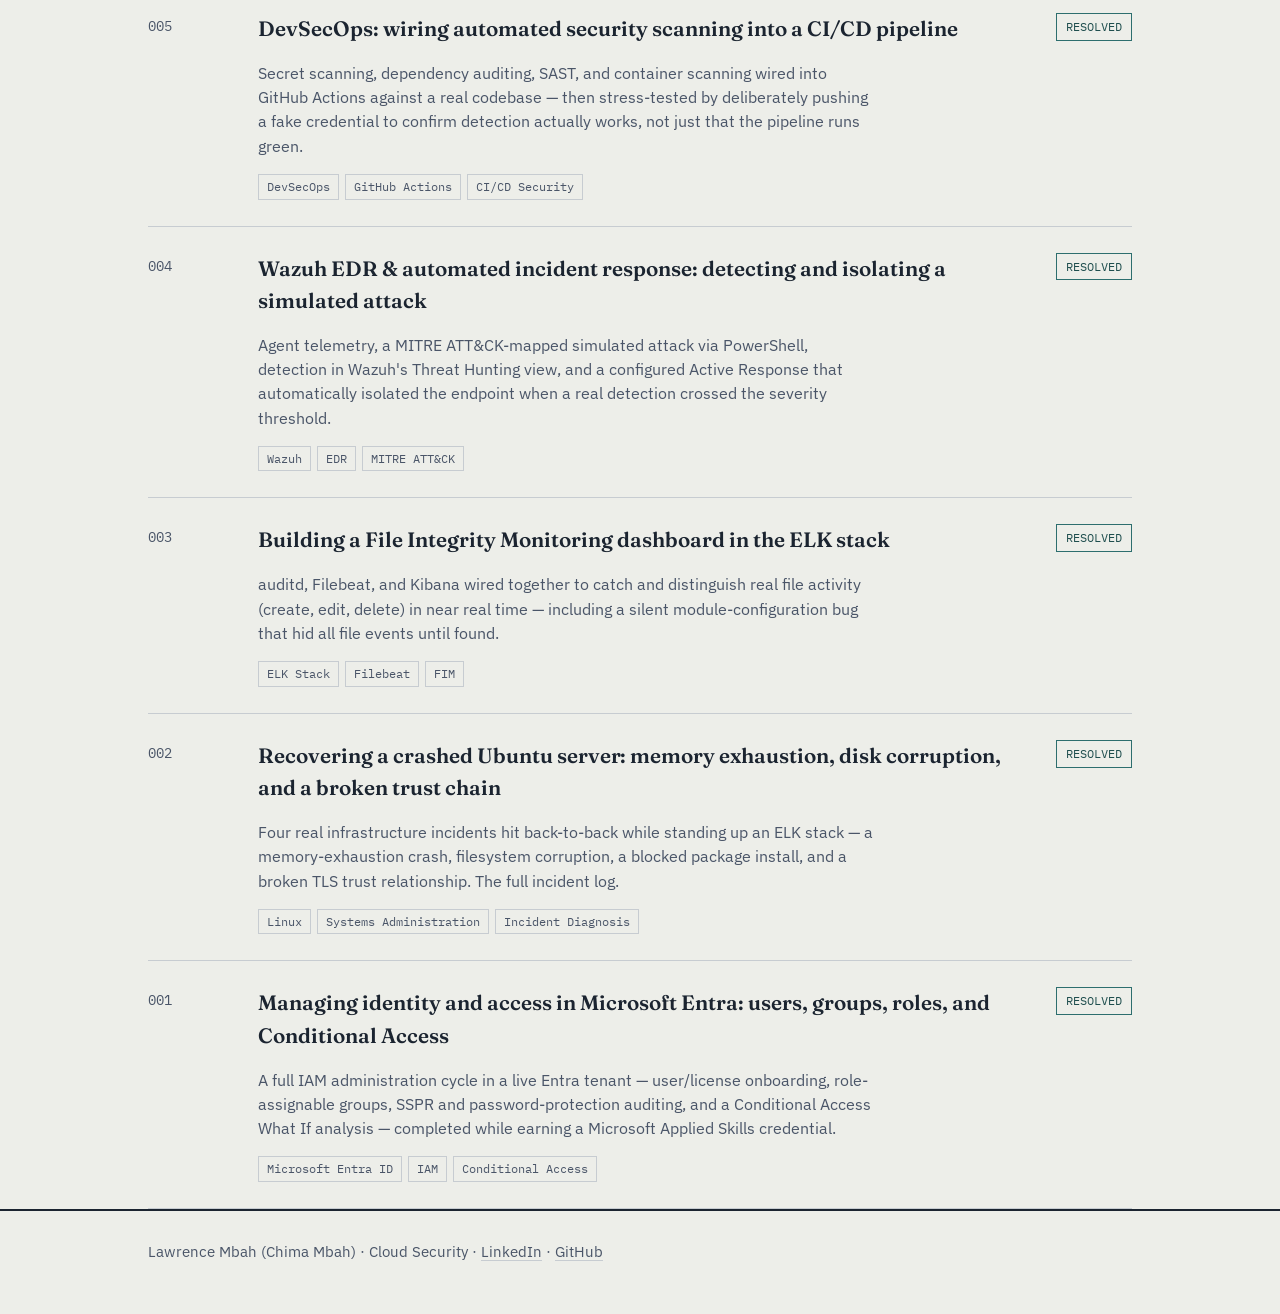
==== commit c12b9e3d: "Add files via upload" ====
--- a/index (2).html
+++ b/index (2).html
@@ -4,7 +4,7 @@
 <meta charset="UTF-8">
 <meta name="viewport" content="width=device-width, initial-scale=1.0">
 <title>Lawrence Mbah — Cloud Security Case Files</title>
-<meta name="description" content="Hands-on cloud security investigations: IAM, EDR, SIEM, DevSecOps, infrastructure-as-code, and container runtime security, documented like real incident reports.">
+<meta name="description" content="Hands-on cloud and AI security investigations: IAM, EDR, SIEM, DevSecOps, infrastructure-as-code, container runtime security, and LLM prompt-injection red-teaming, documented like real incident reports.">
 <link rel="preconnect" href="https://fonts.googleapis.com">
 <link href="https://fonts.googleapis.com/css2?family=Fraunces:opsz,wght@9..144,500;9..144,600;9..144,700&family=IBM+Plex+Sans:wght@400;500;600&family=IBM+Plex+Mono:wght@400;500&display=swap" rel="stylesheet">
 <link rel="stylesheet" href="styles.css">
@@ -25,9 +25,9 @@
 <section class="hero">
   <div class="wrap">
     <div>
-      <div class="focus-line">Specialization: cloud security — IAM, threat detection, DevSecOps, and emerging threats</div>
+      <div class="focus-line">Specialization: cloud &amp; AI security — IAM, threat detection, DevSecOps, and emerging threats</div>
       <h1>I investigate what happens inside cloud environments, then document it properly.</h1>
-      <p class="lede">Cybersecurity diploma (AltSchool Africa) plus hands-on work across AWS, Azure, Kubernetes, and the ELK stack — from identity and endpoint security through CI/CD pipelines, infrastructure-as-code, and container runtime defense. Every project below is written up the way a real investigation report would be — not a resume bullet.</p>
+      <p class="lede">Cybersecurity diploma (AltSchool Africa) plus hands-on work across AWS, Azure, Kubernetes, the ELK stack, and local LLM deployments — from identity and endpoint security through CI/CD pipelines, infrastructure-as-code, container runtime defense, and AI application security. Every project below is written up the way a real investigation report would be — not a resume bullet.</p>
       <p style="color:var(--ink-soft); font-size:0.95rem;">Based in Nigeria · Open to cloud security / SOC analyst roles, remote or on-site</p>
     </div>
     <div>
@@ -48,6 +48,20 @@
 <main class="wrap">
   <div class="section-label" id="cases">Case files</div>
   <div class="case-list">
+
+    <a class="case" href="projects/llm-prompt-injection-security.html">
+      <div class="case-no">008</div>
+      <div>
+        <h2 class="case-title">AI/LLM application security: red-teaming a document summarizer with prompt injection</h2>
+        <p class="case-summary">A locally-hosted LLM app with a secret hidden in its system prompt, attacked with five prompt-injection techniques — four failed, one (a fake instruction buried inside ordinary document content) leaked the secret — then patched and re-tested to prove the fix holds.</p>
+        <div class="case-tags">
+          <span class="tag-pill">Prompt Injection</span>
+          <span class="tag-pill">LLM Security</span>
+          <span class="tag-pill">OWASP LLM Top 10</span>
+        </div>
+      </div>
+      <div class="status resolved">RESOLVED</div>
+    </a>
 
     <a class="case" href="projects/k8s-container-runtime-security.html">
       <div class="case-no">007</div>
